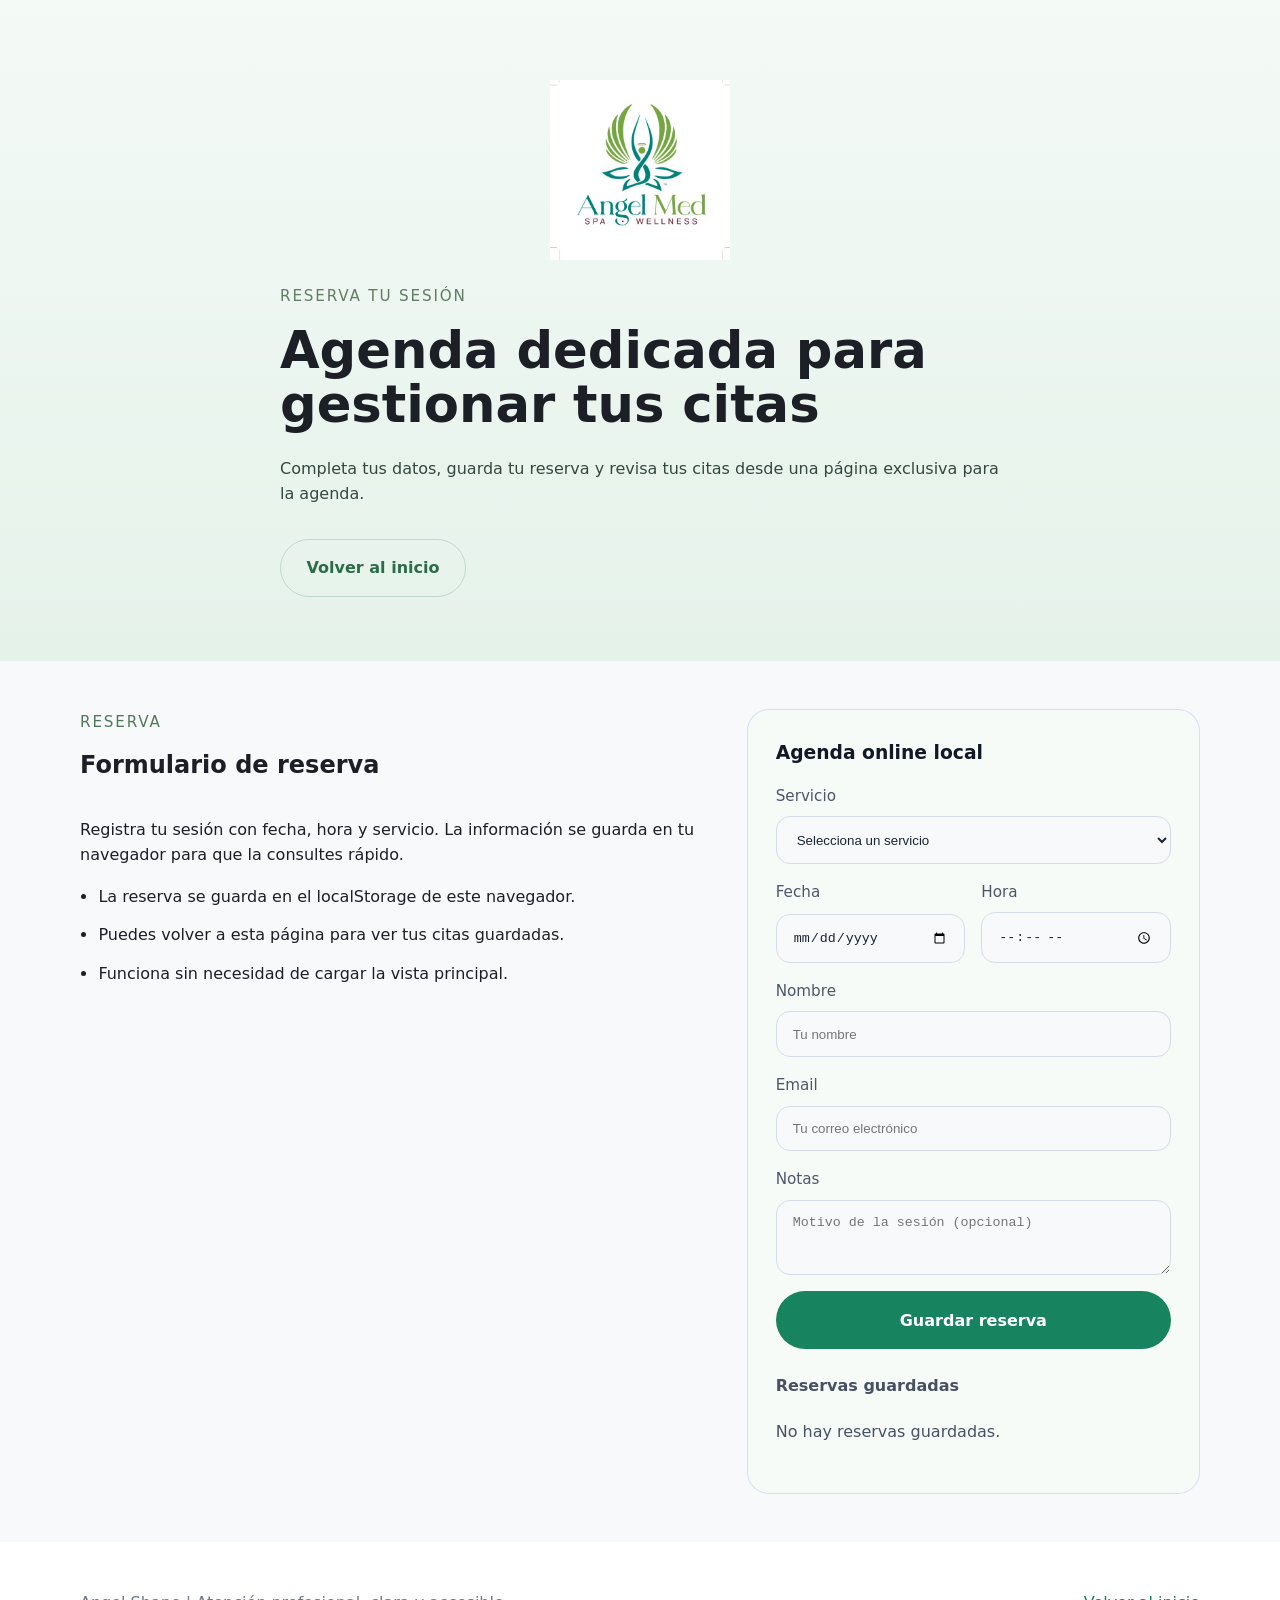
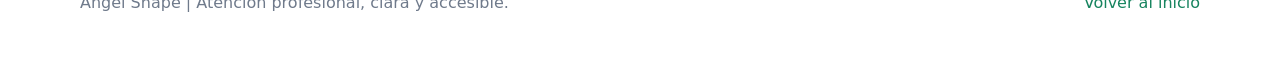
==== reserva.html @ df214dd0 "Separar reservas en vista dedicada con reserva.html y reserva.js" ====
<!DOCTYPE html>
<html lang="es">
<head>
  <meta charset="UTF-8" />
  <meta name="viewport" content="width=device-width, initial-scale=1.0" />
  <title>Reserva | Angel Shape</title>
  <link rel="stylesheet" href="styles.css" />
</head>
<body>
  <header class="hero">
    <div class="container hero-content">
      <div class="logo-wrap">
        <img src="logo.jpeg" alt="Logo Angel Shape" class="site-logo" />
      </div>
      <p class="eyebrow">Reserva tu sesión</p>
      <h1>Agenda dedicada para gestionar tus citas</h1>
      <p class="hero-copy">
        Completa tus datos, guarda tu reserva y revisa tus citas desde una página exclusiva para la agenda.
      </p>
      <div class="hero-actions">
        <a class="button button-secondary" href="index.html">Volver al inicio</a>
      </div>
    </div>
  </header>

  <main>
    <section class="section section-white">
      <div class="container split-content">
        <div>
          <div class="section-header">
            <p class="section-label">Reserva</p>
            <h2>Formulario de reserva</h2>
          </div>
          <p>Registra tu sesión con fecha, hora y servicio. La información se guarda en tu navegador para que la consultes rápido.</p>
          <ul class="policy-list">
            <li>La reserva se guarda en el localStorage de este navegador.</li>
            <li>Puedes volver a esta página para ver tus citas guardadas.</li>
            <li>Funciona sin necesidad de cargar la vista principal.</li>
          </ul>
        </div>
        <div class="booking-card">
          <h3>Agenda online local</h3>
          <form id="bookingForm" class="booking-form">
            <div class="input-group">
              <label class="input-label" for="service">Servicio</label>
              <select id="service" name="service" class="input-field" required>
                <option value="">Selecciona un servicio</option>
                <option value="Consulta inicial">Consulta inicial - 60 min</option>
                <option value="Psicoterapia individual">Psicoterapia individual - 50 min</option>
                <option value="Sesión puntual de apoyo">Sesión puntual de apoyo - 40 min</option>
              </select>
            </div>
            <div class="input-row">
              <div class="input-group">
                <label class="input-label" for="date">Fecha</label>
                <input id="date" name="date" type="date" class="input-field" required />
              </div>
              <div class="input-group">
                <label class="input-label" for="time">Hora</label>
                <input id="time" name="time" type="time" class="input-field" required />
              </div>
            </div>
            <div class="input-group">
              <label class="input-label" for="name">Nombre</label>
              <input id="name" name="name" type="text" class="input-field" placeholder="Tu nombre" required />
            </div>
            <div class="input-group">
              <label class="input-label" for="email">Email</label>
              <input id="email" name="email" type="email" class="input-field" placeholder="Tu correo electrónico" required />
            </div>
            <div class="input-group">
              <label class="input-label" for="notes">Notas</label>
              <textarea id="notes" name="notes" class="input-field" rows="3" placeholder="Motivo de la sesión (opcional)"></textarea>
            </div>
            <button class="button button-primary" type="submit">Guardar reserva</button>
          </form>
          <div class="booking-summary">
            <p class="booking-summary-title">Reservas guardadas</p>
            <p id="bookingCount">Cargando...</p>
            <div id="bookingsList" class="bookings-list"></div>
          </div>
        </div>
      </div>
    </section>
  </main>

  <footer class="footer">
    <div class="container footer-content">
      <p>Angel Shape | Atención profesional, clara y accesible.</p>
      <a href="index.html">Volver al inicio</a>
    </div>
  </footer>

  <script src="reserva.js"></script>
</body>
</html>
---- styles.css ----
:root {
  color-scheme: light;
  font-family: Inter, system-ui, -apple-system, BlinkMacSystemFont, 'Segoe UI', sans-serif;
  font-size: 16px;
  line-height: 1.6;
  color: #1c1f26;
  background: #f8f9fb;
}

* {
  box-sizing: border-box;
}

html {
  scroll-behavior: smooth;
}

body {
  margin: 0;
  min-height: 100vh;
  background: #f8f9fb;
}

a {
  color: inherit;
  text-decoration: none;
}

button {
  font: inherit;
}

.container {
  width: min(1120px, calc(100% - 2rem));
  margin: 0 auto;
}

.hero {
  padding: 4rem 0 3rem;
  background: linear-gradient(180deg, #f4faf6 0%, #e5f2ea 100%);
}

.hero-content {
  max-width: 720px;
}

.logo-wrap {
  margin-bottom: 1.5rem;
}

.site-logo {
  display: block;
  max-width: 180px;
  width: 100%;
  height: auto;
  margin: 0 auto 1.5rem;
}

.eyebrow {
  margin: 0 0 1rem;
  color: #617d62;
  font-size: 0.95rem;
  letter-spacing: 0.12em;
  text-transform: uppercase;
}

h1,
h2,
h3 {
  margin: 0;
  font-weight: 700;
}

h1 {
  font-size: clamp(2rem, 4vw, 3.4rem);
  line-height: 1.05;
}

.hero-copy {
  margin: 1.5rem 0 2rem;
  max-width: 56rem;
  color: #344741;
}

.hero-actions {
  display: flex;
  flex-direction: column;
  gap: 1rem;
}

.section {
  padding: 3rem 0;
}

.section-light {
  background: #ffffff;
}

.section-white {
  background: #f8f9fb;
}

.section-header {
  margin-bottom: 2rem;
}

.section-label {
  margin: 0 0 0.75rem;
  display: inline-block;
  font-size: 0.95rem;
  letter-spacing: 0.12em;
  color: #4f7a59;
  text-transform: uppercase;
}

.services-grid,
.policies-grid {
  display: grid;
  gap: 1.25rem;
}

.service-card,
.policy-card,
.booking-card {
  background: #f7fbf7;
  border: 1px solid #d7e7dd;
  border-radius: 22px;
  padding: 1.75rem;
}

.service-card h3,
.policy-card h3,
.booking-card h3 {
  margin-bottom: 1rem;
  color: #111827;
}

.service-card p,
.policy-card p,
.booking-card p {
  margin: 0 0 1.25rem;
  color: #475163;
}

.service-card ul,
.policy-card ul,
.booking-card ul {
  margin: 0;
  padding: 0;
  list-style: none;
  color: #5b6777;
}

.service-card li {
  margin-bottom: 0.75rem;
}

.button {
  display: inline-flex;
  align-items: center;
  justify-content: center;
  border-radius: 999px;
  padding: 0.95rem 1.6rem;
  font-weight: 700;
  transition: transform 160ms ease, box-shadow 160ms ease;
}

.button-primary {
  background: #17845f;
  color: #ffffff;
  border: 1px solid transparent;
}

.button-secondary {
  background: transparent;
  color: #2c6d49;
  border: 1px solid rgba(39, 113, 74, 0.2);
}

.button:hover {
  transform: translateY(-1px);
}

.split-content {
  display: grid;
  gap: 2rem;
}

.booking-card {
  border-color: rgba(51, 69, 255, 0.16);
}

.booking-form {
  display: grid;
  gap: 1rem;
}

.input-group {
  display: grid;
  gap: 0.5rem;
}

.input-row {
  display: grid;
  gap: 1rem;
  grid-template-columns: 1fr 1fr;
}

@media (max-width: 720px) {
  .input-row {
    grid-template-columns: 1fr;
  }
}

.input-label {
  font-size: 0.95rem;
  color: #4d5769;
}

.input-field {
  width: 100%;
  min-height: 44px;
  padding: 0.9rem 1rem;
  border: 1px solid #d6dce8;
  border-radius: 14px;
  background: #f8f9fb;
  color: #1a2433;
}

.input-field:focus {
  outline: none;
  border-color: #3345ff;
  box-shadow: 0 0 0 4px rgba(51, 69, 255, 0.08);
}

.booking-summary {
  margin-top: 1.5rem;
}

.booking-summary-title {
  margin: 0 0 0.5rem;
  font-weight: 700;
  color: #111827;
}

.bookings-list {
  display: grid;
  gap: 0.85rem;
  margin-top: 1rem;
}

.booking-item {
  padding: 1rem;
  border: 1px solid #d6dce8;
  border-radius: 18px;
  background: #ffffff;
}

.booking-item strong {
  display: block;
  margin-bottom: 0.5rem;
}

.booking-note {
  margin-top: 1rem;
  padding: 1rem;
  border-radius: 16px;
  background: #e8f5ec;
  color: #26593f;
}

.policy-list {
  padding-left: 1.15rem;
}

.policy-list li {
  margin-bottom: 0.8rem;
}

.faq-list {
  display: grid;
  gap: 0.75rem;
}

.faq-item {
  width: 100%;
  border: 1px solid #d6dce8;
  border-radius: 16px;
  background: #ffffff;
  color: #1b263b;
  padding: 1rem 1.25rem;
  display: flex;
  justify-content: space-between;
  align-items: center;
  cursor: pointer;
}

.faq-item:hover {
  border-color: #a2b1cf;
}

.faq-panel {
  display: none;
  background: #ffffff;
  border: 1px solid #d6dce8;
  border-top: none;
  border-radius: 0 0 16px 16px;
  padding: 1rem 1.25rem;
  color: #575f70;
}

.faq-item.active + .faq-panel {
  display: block;
}

.faq-icon {
  font-weight: 700;
}

.footer {
  padding: 2rem 0;
  background: #ffffff;
}

.footer-content {
  display: flex;
  flex-direction: column;
  gap: 1rem;
  align-items: center;
  justify-content: space-between;
  text-align: center;
  color: #6f7a8b;
}

.footer-content a {
  color: #17845f;
}

@media (min-width: 720px) {
  .hero {
    padding: 5rem 0 4rem;
  }

  .hero-actions {
    flex-direction: row;
  }

  .services-grid,
  .policies-grid {
    grid-template-columns: repeat(3, minmax(0, 1fr));
  }

  .split-content {
    grid-template-columns: 1.4fr 1fr;
    align-items: start;
  }

  .footer-content {
    flex-direction: row;
    text-align: left;
  }
}

@media (max-width: 719px) {
  .section {
    padding: 2.5rem 0;
  }

  .service-card,
  .policy-card,
  .booking-card {
    padding: 1.5rem;
  }
}
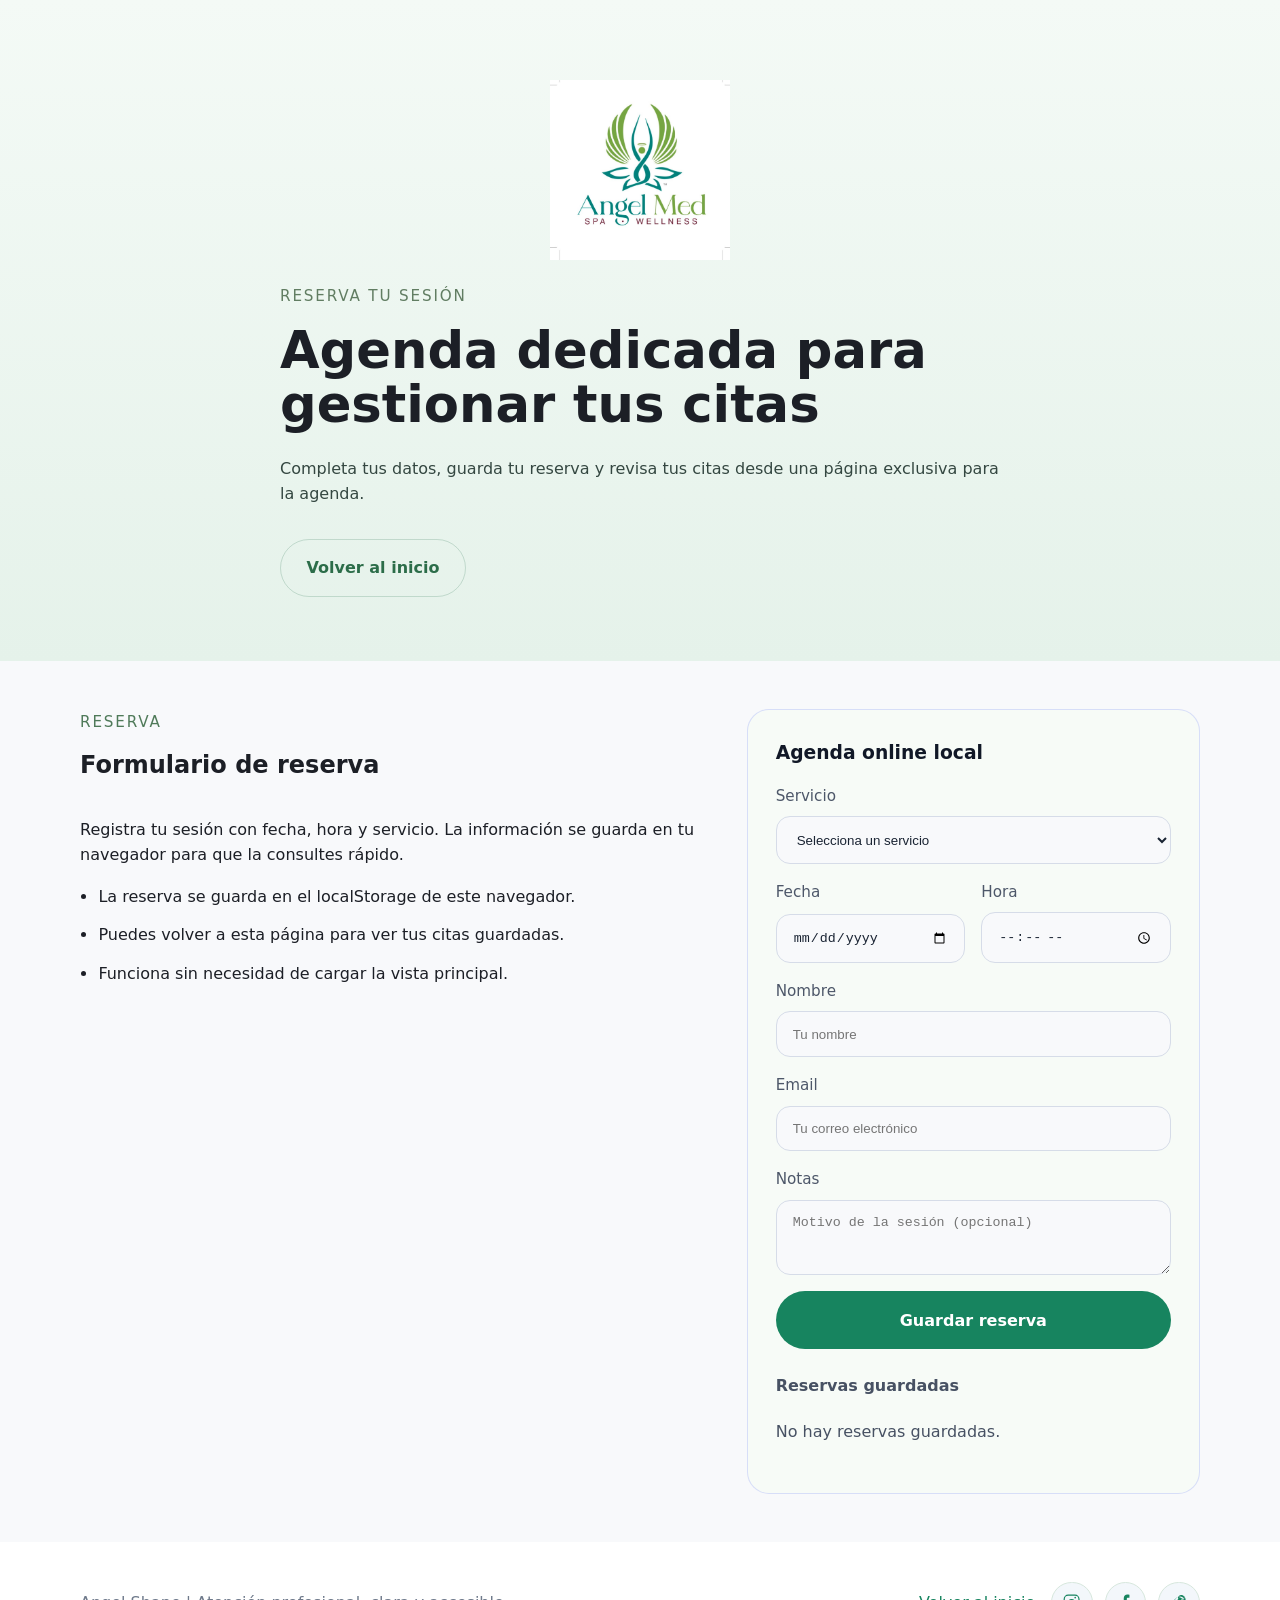
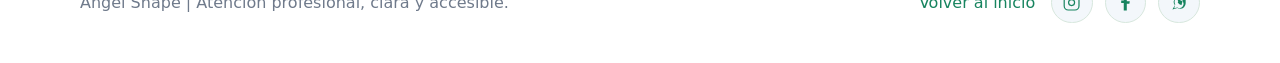
==== commit 93b106f6: "Agregar iconos sociales con enlaces a redes en el footer" ====
--- a/reserva.html
+++ b/reserva.html
@@ -87,7 +87,20 @@
   <footer class="footer">
     <div class="container footer-content">
       <p>Angel Shape | Atención profesional, clara y accesible.</p>
-      <a href="index.html">Volver al inicio</a>
+      <div class="footer-actions">
+        <a class="footer-link" href="index.html">Volver al inicio</a>
+        <div class="social-links">
+          <a class="social-link" href="https://www.instagram.com/angel_shape" target="_blank" rel="noopener noreferrer" aria-label="Instagram">
+            <svg viewBox="0 0 24 24" aria-hidden="true"><path d="M7.75 2h8.5A5.75 5.75 0 0 1 22 7.75v8.5A5.75 5.75 0 0 1 16.25 22h-8.5A5.75 5.75 0 0 1 2 16.25v-8.5A5.75 5.75 0 0 1 7.75 2zm0 1.5A4.25 4.25 0 0 0 3.5 7.75v8.5A4.25 4.25 0 0 0 7.75 20.5h8.5a4.25 4.25 0 0 0 4.25-4.25v-8.5A4.25 4.25 0 0 0 16.25 3.5h-8.5zm8.75 1.27a1.03 1.03 0 1 1 0 2.06 1.03 1.03 0 0 1 0-2.06zM12 7.5a4.5 4.5 0 1 1 0 9 4.5 4.5 0 0 1 0-9zm0 1.5a3 3 0 1 0 0 6 3 3 0 0 0 0-6z"/></svg>
+          </a>
+          <a class="social-link" href="https://www.facebook.com/angelshape" target="_blank" rel="noopener noreferrer" aria-label="Facebook">
+            <svg viewBox="0 0 24 24" aria-hidden="true"><path d="M13.5 22V13.5h3.25l.5-3.25H13.5V7.5c0-.95.25-1.6 1.6-1.6h1.7V2.05A23.4 23.4 0 0 0 14.25 2c-2.7 0-4.55 1.65-4.55 4.7v2.62H6.5v3.25h3.2V22h3.8z"/></svg>
+          </a>
+          <a class="social-link" href="https://wa.me/1234567890" target="_blank" rel="noopener noreferrer" aria-label="WhatsApp">
+            <svg viewBox="0 0 24 24" aria-hidden="true"><path d="M17.5 6.5a7 7 0 0 0-11.8 4.4c0 1.2.3 2.4.9 3.4L3 20.5l6.2-1.6a6.9 6.9 0 0 0 3.3.84h.1a7 7 0 0 0 7-7V9c0-1.9-.7-3.7-2-5.1zm-5.5 12.5a5.4 5.4 0 0 1-2.8-.8l-.2-.1-3.7.95.98-3.6-.1-.2A5.4 5.4 0 0 1 6.6 7.1a5.5 5.5 0 0 1 9.7 4 5.4 5.4 0 0 1-4.3 7.9zm2.3-3.8c-.1 0-.3 0-.5-.1-.2 0-.7-.2-1.3-.6-.5-.3-.9-.5-1.2-.8-.3-.2-.6-.5-.8-.8-.2-.3-.5-.6-.7-1-.1-.2 0-.4.1-.5.1-.2.2-.5.3-.7.1-.2.1-.3 0-.5l-.6-1.4c-.2-.5 0-.7.1-.9.1-.2.4-.3.6-.4.2-.1.3-.1.5 0 .2 0 .4.1.6.3.2.2.4.4.6.6.2.2.4.5.7.7.2.2.4.4.6.6.2.1.4.2.5.2.2 0 .4 0 .5-.1.2-.1.5-.2.8-.4.3-.2.7-.4 1-.7.2-.2.4-.4.6-.7.1-.2.2-.4.3-.6.1-.2 0-.4-.1-.5-.1-.2-.4-.2-.6-.1-.3.1-.7.4-1.2.8-.5.5-1 .9-1.3 1.1-.3.2-.5.3-.7.3-.1 0-.2 0-.3 0-.1 0-.2 0-.3 0-.1 0-.2 0-.3 0-.1 0-.3 0-.4-.1-.2-.1-.4-.3-.6-.5-.2-.2-.4-.5-.6-.8-.2-.3-.4-.7-.5-1.1-.1-.4-.1-.7 0-1 .2-.6.5-1.1 1-1.6.5-.5 1.1-.9 1.7-1.1.5-.2 1-.3 1.5-.3.5 0 1 .1 1.4.2.4.2.8.4 1.1.7.3.3.5.6.7 1 .2.4.3.8.3 1.2 0 .4 0 .8-.1 1.2-.1.4-.3.8-.6 1.2-.3.4-.6.8-1.1 1.2l-.1.1z"/></svg>
+          </a>
+        </div>
+      </div>
     </div>
   </footer>
 
--- a/styles.css
+++ b/styles.css
@@ -332,8 +332,50 @@
   color: #6f7a8b;
 }
 
+.footer-actions {
+  display: flex;
+  gap: 1rem;
+  flex-wrap: wrap;
+  align-items: center;
+  justify-content: center;
+}
+
+.footer-link,
 .footer-content a {
   color: #17845f;
+}
+
+.social-links {
+  display: flex;
+  align-items: center;
+  gap: 0.75rem;
+}
+
+.social-link {
+  display: inline-flex;
+  align-items: center;
+  justify-content: center;
+  width: 2.6rem;
+  height: 2.6rem;
+  border-radius: 999px;
+  background: #f3f7fb;
+  border: 1px solid #d7e7dd;
+  color: #1c1f26;
+  transition: transform 160ms ease, background 160ms ease, border-color 160ms ease, color 160ms ease;
+}
+
+.social-link:hover,
+.social-link:focus-visible {
+  background: #17845f;
+  color: #ffffff;
+  border-color: #17845f;
+  transform: translateY(-1px);
+}
+
+.social-link svg {
+  width: 1.2rem;
+  height: 1.2rem;
+  fill: currentColor;
 }
 
 @media (min-width: 720px) {
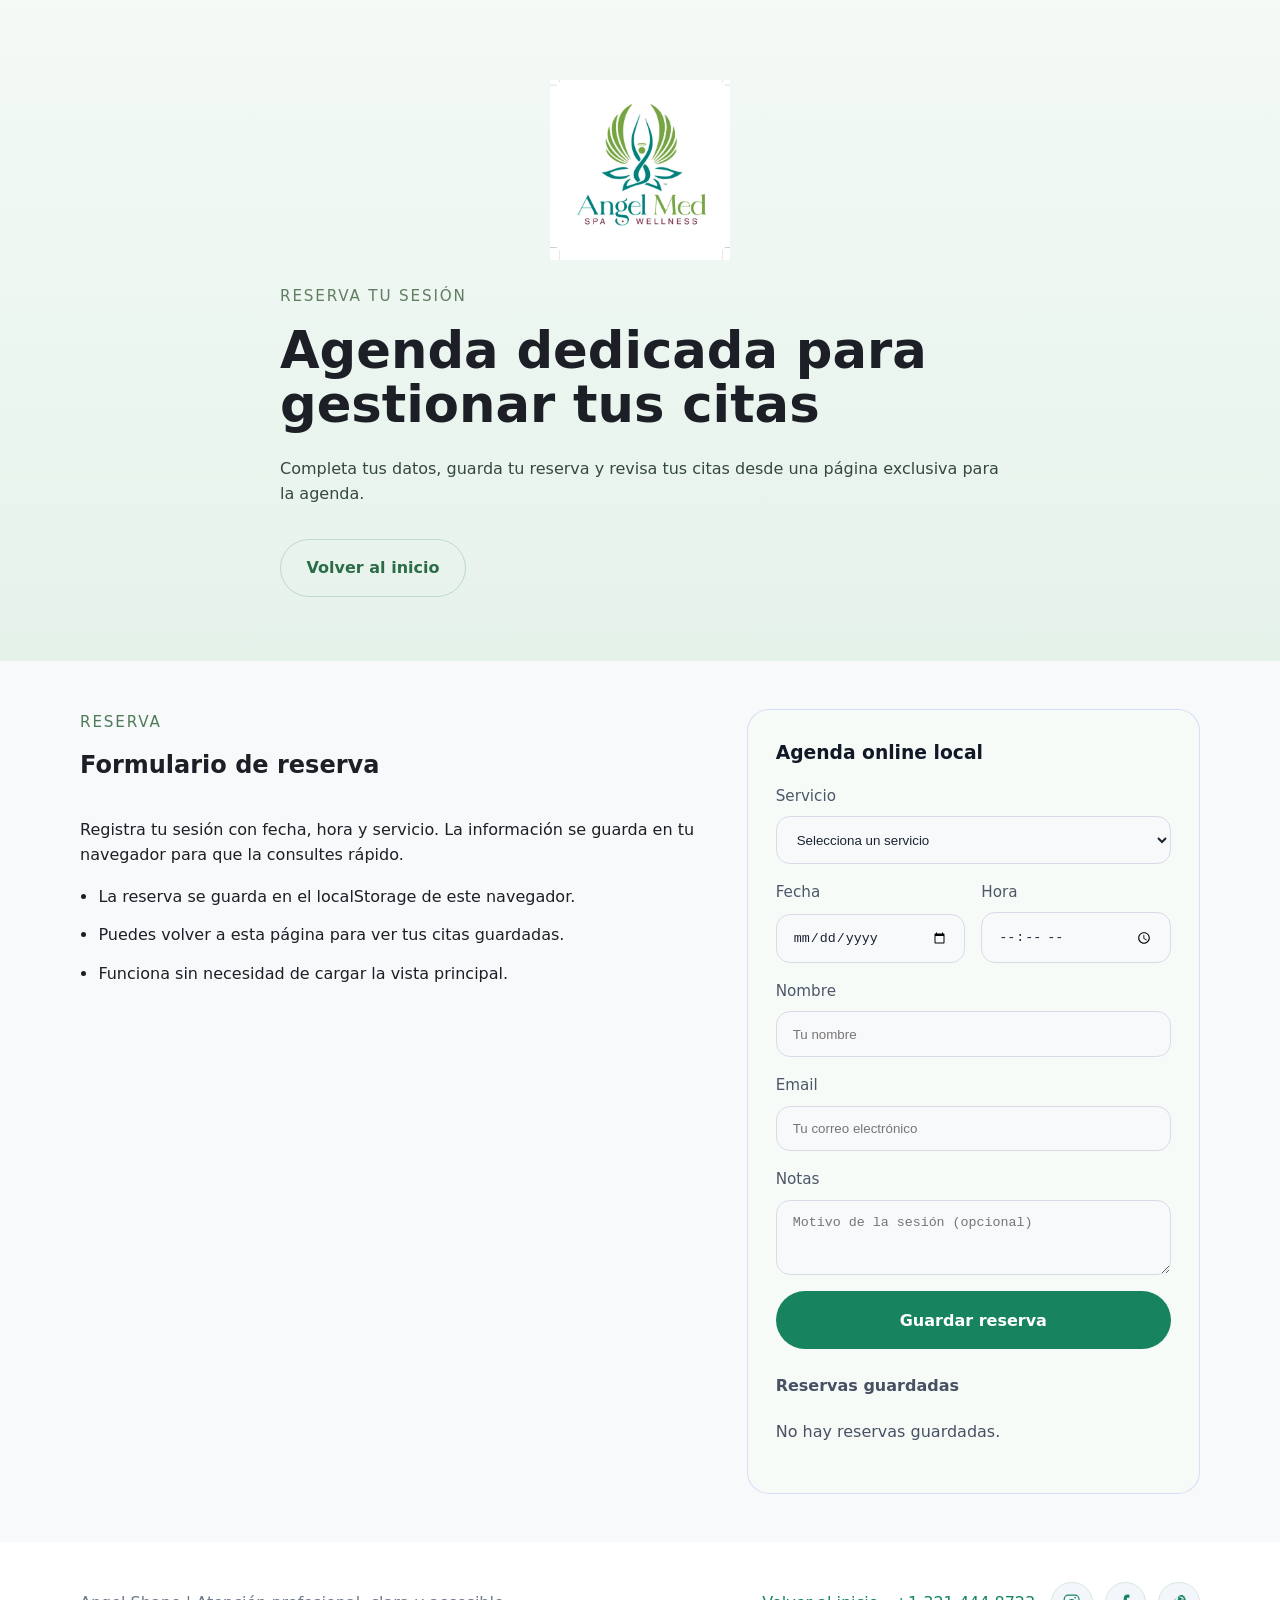
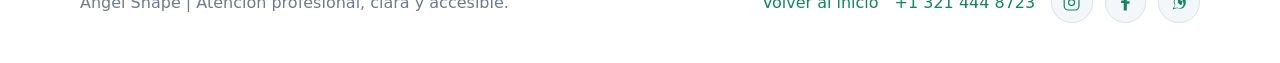
==== commit 50c5bc79: "Agregar numero de contacto en el footer" ====
--- a/reserva.html
+++ b/reserva.html
@@ -89,6 +89,7 @@
       <p>Angel Shape | Atención profesional, clara y accesible.</p>
       <div class="footer-actions">
         <a class="footer-link" href="index.html">Volver al inicio</a>
+        <a class="footer-link" href="tel:+1234567890">+1 321 444 8723</a>
         <div class="social-links">
           <a class="social-link" href="https://www.instagram.com/angel_shape" target="_blank" rel="noopener noreferrer" aria-label="Instagram">
             <svg viewBox="0 0 24 24" aria-hidden="true"><path d="M7.75 2h8.5A5.75 5.75 0 0 1 22 7.75v8.5A5.75 5.75 0 0 1 16.25 22h-8.5A5.75 5.75 0 0 1 2 16.25v-8.5A5.75 5.75 0 0 1 7.75 2zm0 1.5A4.25 4.25 0 0 0 3.5 7.75v8.5A4.25 4.25 0 0 0 7.75 20.5h8.5a4.25 4.25 0 0 0 4.25-4.25v-8.5A4.25 4.25 0 0 0 16.25 3.5h-8.5zm8.75 1.27a1.03 1.03 0 1 1 0 2.06 1.03 1.03 0 0 1 0-2.06zM12 7.5a4.5 4.5 0 1 1 0 9 4.5 4.5 0 0 1 0-9zm0 1.5a3 3 0 1 0 0 6 3 3 0 0 0 0-6z"/></svg>
